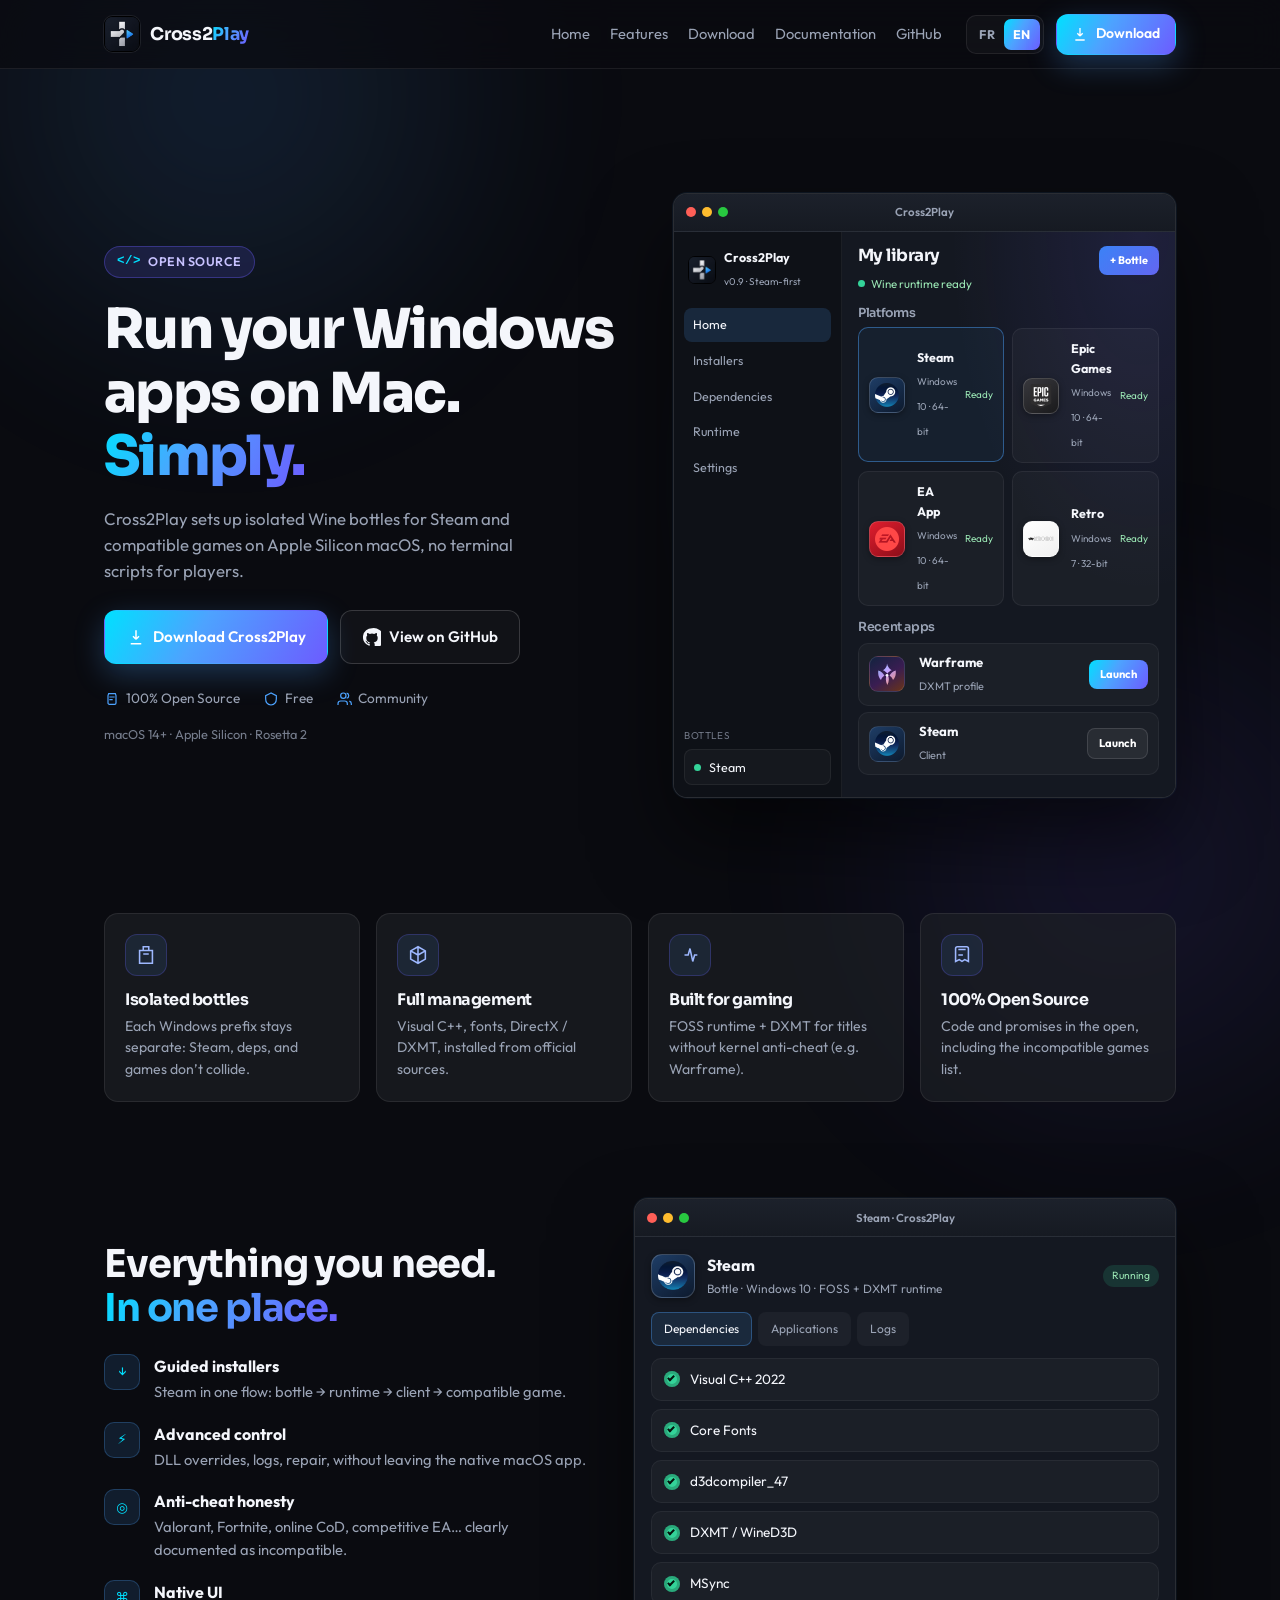
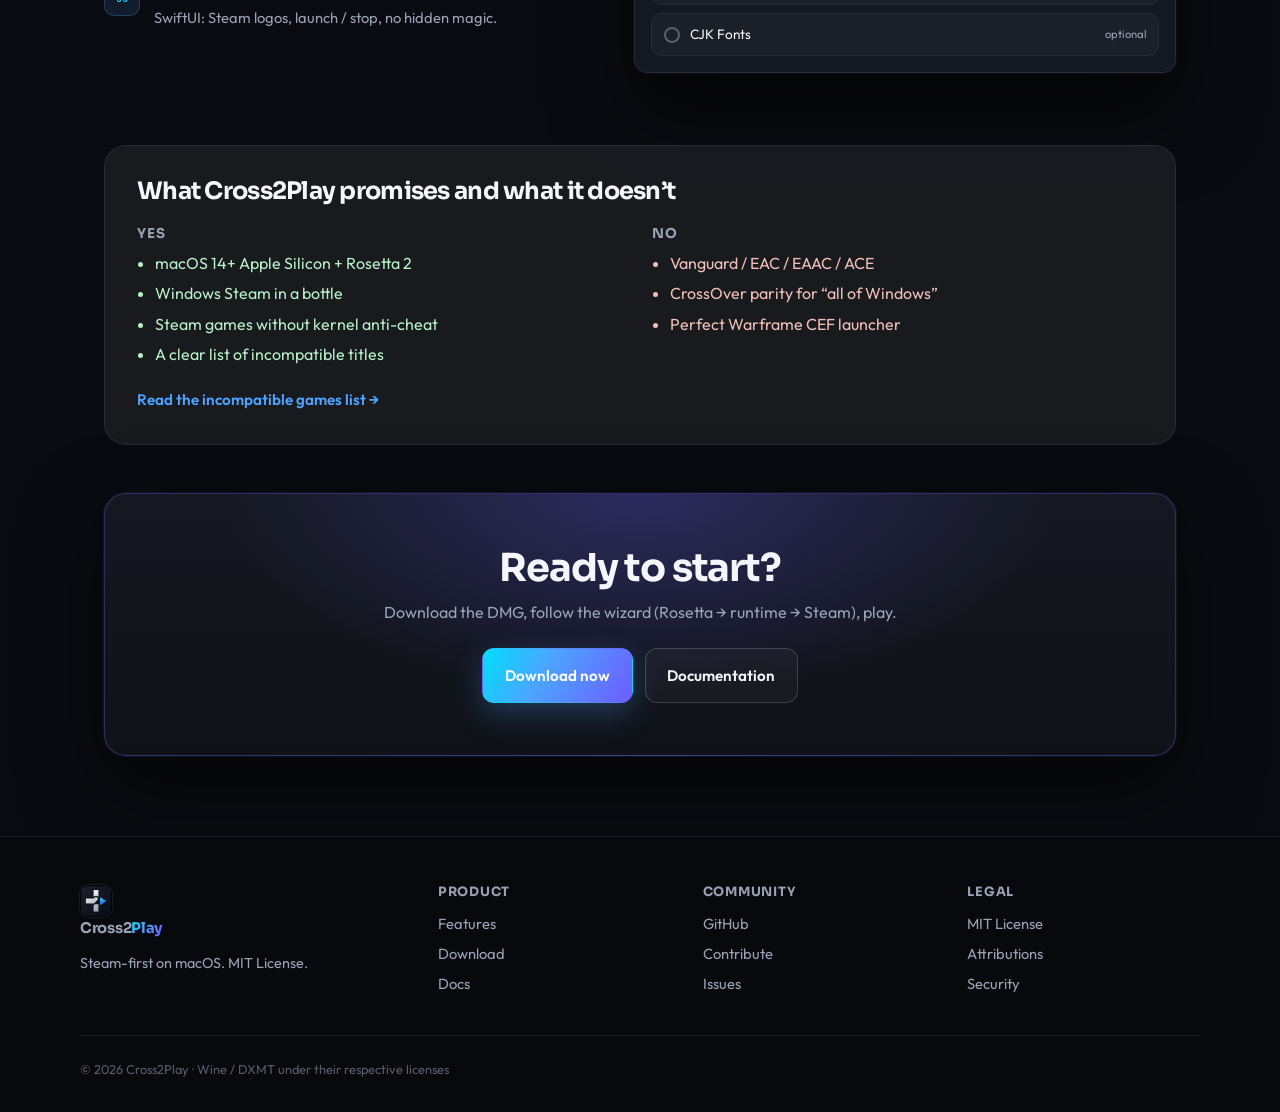
==== website/index.html @ 46a78b91 "feat(website): add living marketing UI without fake screenshots Replace empty image placeholders wit" ====
<!doctype html>
<html lang="fr">
  <head>
    <meta charset="UTF-8" />
    <meta name="viewport" content="width=device-width, initial-scale=1" />
    <meta
      name="description"
      content="Cross2Play lance Steam et vos jeux Windows compatibles sur macOS Apple Silicon. Open source, bottles isolées, runtime Wine autonome."
    />
    <title>Cross2Play : Windows sur Mac, simplement</title>
    <link rel="icon" href="assets/logo.jpg" type="image/jpeg" />
    <link rel="preconnect" href="https://fonts.googleapis.com" />
    <link rel="preconnect" href="https://fonts.gstatic.com" crossorigin />
    <link
      href="https://fonts.googleapis.com/css2?family=Outfit:wght@400;500;600;700;800&family=Sora:wght@500;600;700;800&display=swap"
      rel="stylesheet"
    />
    <link rel="stylesheet" href="css/styles.css" />
  </head>
  <body>
    <div class="bg-glow bg-glow--tl" aria-hidden="true"></div>
    <div class="bg-glow bg-glow--br" aria-hidden="true"></div>

    <header class="nav" id="top">
      <div class="nav__inner">
        <a class="brand" href="#top">
          <img
            src="assets/logo.jpg"
            alt=""
            width="36"
            height="36"
            class="brand__mark"
          />
          <span class="brand__text">Cross2<span>Play</span></span>
        </a>
        <nav
          class="nav__links"
          data-i18n-attr="aria-label"
          data-i18n="nav.primary"
        >
          <a href="#top" data-i18n="nav.home">Accueil</a>
          <a href="#features" data-i18n="nav.features">Fonctionnalités</a>
          <a href="#download" data-i18n="nav.download">Téléchargement</a>
          <a
            href="https://github.com/cross2play/Cross2play/blob/main/README.md"
            rel="noopener"
            target="_blank"
            data-i18n="nav.docs"
            >Documentation</a
          >
          <a
            href="https://github.com/cross2play/Cross2play"
            rel="noopener"
            target="_blank"
            data-i18n="nav.github"
            >GitHub</a
          >
        </nav>
        <div class="nav__actions">
          <div
            class="lang-switch"
            role="group"
            data-i18n-attr="aria-label"
            data-i18n="lang.label"
          >
            <button
              type="button"
              class="lang-switch__btn"
              data-lang-btn="fr"
              aria-pressed="true"
            >
              FR
            </button>
            <button
              type="button"
              class="lang-switch__btn"
              data-lang-btn="en"
              aria-pressed="false"
            >
              EN
            </button>
          </div>
          <a class="btn btn--primary btn--sm" href="#download">
            <svg
              width="16"
              height="16"
              viewBox="0 0 24 24"
              fill="none"
              stroke="currentColor"
              stroke-width="2"
              aria-hidden="true"
            >
              <path d="M12 3v12m0 0 4-4m-4 4-4-4M5 21h14" />
            </svg>
            <span data-i18n="nav.download_btn">Télécharger</span>
          </a>
          <button
            class="nav__burger"
            type="button"
            data-i18n-attr="aria-label"
            data-i18n="nav.menu"
            aria-expanded="false"
            data-nav-toggle
          >
            <span></span><span></span><span></span>
          </button>
        </div>
      </div>
      <div class="nav__mobile" data-nav-mobile hidden>
        <a href="#top" data-i18n="nav.home">Accueil</a>
        <a href="#features" data-i18n="nav.features">Fonctionnalités</a>
        <a href="#download" data-i18n="nav.download">Téléchargement</a>
        <a
          href="https://github.com/cross2play/Cross2play/blob/main/README.md"
          rel="noopener"
          target="_blank"
          data-i18n="nav.docs"
          >Documentation</a
        >
        <a
          href="https://github.com/cross2play/Cross2play"
          rel="noopener"
          target="_blank"
          data-i18n="nav.github"
          >GitHub</a
        >
        <div class="lang-switch lang-switch--mobile" role="group">
          <button type="button" class="lang-switch__btn" data-lang-btn="fr">
            FR
          </button>
          <button type="button" class="lang-switch__btn" data-lang-btn="en">
            EN
          </button>
        </div>
      </div>
    </header>

    <main>
      <section class="hero">
        <div class="hero__content reveal">
          <p class="eyebrow">
            <span class="eyebrow__code">&lt;/&gt;</span>
            <span data-i18n="hero.eyebrow">Open Source</span>
          </p>
          <h1>
            <span data-i18n="hero.title_1"
              >Lancez vos applications Windows sur Mac.</span
            >
            <span class="gradient-text" data-i18n="hero.title_2"
              >Simplement.</span
            >
          </h1>
          <p class="hero__lead" data-i18n="hero.lead">
            Cross2Play prépare des bottles Wine isolées pour Steam et les jeux
            compatibles sur macOS Apple Silicon, sans scripts terminal pour le
            joueur.
          </p>
          <div class="hero__cta">
            <a class="btn btn--primary btn--lg" href="#download">
              <svg
                width="18"
                height="18"
                viewBox="0 0 24 24"
                fill="none"
                stroke="currentColor"
                stroke-width="2"
                aria-hidden="true"
              >
                <path d="M12 3v12m0 0 4-4m-4 4-4-4M5 21h14" />
              </svg>
              <span data-i18n="hero.cta_download">Télécharger Cross2Play</span>
            </a>
            <a
              class="btn btn--ghost btn--lg"
              href="https://github.com/cross2play/Cross2play"
              rel="noopener"
              target="_blank"
            >
              <svg
                width="18"
                height="18"
                viewBox="0 0 24 24"
                fill="currentColor"
                aria-hidden="true"
              >
                <path
                  d="M12 .3a12 12 0 0 0-3.8 23.4c.6.1.8-.3.8-.6v-2.1c-3.3.7-4-1.6-4-1.6-.5-1.3-1.3-1.7-1.3-1.7-1-.7.1-.7.1-.7 1.1.1 1.7 1.2 1.7 1.2 1 .1.7 1.6 2.6 2.1.8-.7 1.5-1 1.8-1.2-2.7-.3-5.5-1.3-5.5-6a4.7 4.7 0 0 1 1.2-3.2 4.3 4.3 0 0 1 .1-3.2s1-.3 3.3 1.2a11.3 11.3 0 0 1 6 0c2.3-1.5 3.3-1.2 3.3-1.2a4.3 4.3 0 0 1 .1 3.2 4.7 4.7 0 0 1 1.2 3.2c0 4.7-2.8 5.7-5.5 6 .5.4 1.5 1.4 1.5 2.9v4.3c0 .3.2.7.8.6A12 12 0 0 0 12 .3Z"
                />
              </svg>
              <span data-i18n="hero.cta_github">Voir sur GitHub</span>
            </a>
          </div>
          <ul class="trust">
            <li>
              <svg
                viewBox="0 0 24 24"
                fill="none"
                stroke="currentColor"
                stroke-width="1.8"
                aria-hidden="true"
              >
                <path
                  d="M8 9h8M8 13h5M7 4h10l1 3v11a2 2 0 0 1-2 2H8a2 2 0 0 1-2-2V7l1-3Z"
                />
              </svg>
              <span data-i18n="hero.trust_oss">100% Open Source</span>
            </li>
            <li>
              <svg
                viewBox="0 0 24 24"
                fill="none"
                stroke="currentColor"
                stroke-width="1.8"
                aria-hidden="true"
              >
                <path d="M12 3 4 7v5c0 5 3.5 8.5 8 9 4.5-.5 8-4 8-9V7l-8-4Z" />
              </svg>
              <span data-i18n="hero.trust_free">Gratuit</span>
            </li>
            <li>
              <svg
                viewBox="0 0 24 24"
                fill="none"
                stroke="currentColor"
                stroke-width="1.8"
                aria-hidden="true"
              >
                <path
                  d="M17 21v-2a4 4 0 0 0-4-4H7a4 4 0 0 0-4 4v2M11 11a4 4 0 1 0 0-8 4 4 0 0 0 0 8ZM23 21v-2a4 4 0 0 0-3-3.9M16 3.1a4 4 0 0 1 0 7.8"
                />
              </svg>
              <span data-i18n="hero.trust_community">Communauté</span>
            </li>
          </ul>
          <p class="hero__meta" data-i18n="hero.meta">
            macOS 14+ · Apple Silicon · Rosetta 2
          </p>
        </div>

        <div class="hero__visual reveal reveal--delay">
          <div class="mac-stage" aria-hidden="true">
            <div class="mac-window mac-window--hero" data-live-demo="hero">
              <div class="mac-titlebar">
                <div class="mac-dots">
                  <span></span><span></span><span></span>
                </div>
                <div class="mac-title">Cross2Play</div>
              </div>
              <div class="mac-body">
                <aside class="mac-side">
                  <div class="mac-brand">
                    <img
                      src="assets/app-icon.png"
                      alt=""
                      width="28"
                      height="28"
                    />
                    <div>
                      <strong>Cross2Play</strong>
                      <small>v0.9 · Steam-first</small>
                    </div>
                  </div>
                  <nav data-demo-nav>
                    <button
                      type="button"
                      class="mac-nav is-active"
                      data-nav="home"
                      data-i18n="mock.home"
                    >
                      Accueil
                    </button>
                    <button
                      type="button"
                      class="mac-nav"
                      data-nav="installers"
                      data-i18n="mock.installers"
                    >
                      Installateurs
                    </button>
                    <button
                      type="button"
                      class="mac-nav"
                      data-nav="deps"
                      data-i18n="mock.deps"
                    >
                      Dépendances
                    </button>
                    <button
                      type="button"
                      class="mac-nav"
                      data-nav="runtime"
                      data-i18n="mock.runtime"
                    >
                      Runtime
                    </button>
                    <button
                      type="button"
                      class="mac-nav"
                      data-nav="settings"
                      data-i18n="mock.settings"
                    >
                      Réglages
                    </button>
                  </nav>
                  <div class="mac-bottles">
                    <span class="mac-bottles__label">BOTTLES</span>
                    <button type="button" class="mac-bottle is-on">
                      <span class="pulse"></span>
                      Steam
                    </button>
                  </div>
                </aside>
                <div class="mac-main">
                  <header class="mac-main__head">
                    <div>
                      <h3 data-i18n="mock.library">Ma bibliothèque</h3>
                      <p class="mac-status">
                        <span class="dot-live"></span>
                        <span data-i18n="mock.runtime_ready"
                          >Runtime Wine prêt</span
                        >
                      </p>
                    </div>
                    <button
                      type="button"
                      class="mac-add"
                      data-i18n="mock.new_bottle"
                    >
                      + Bottle
                    </button>
                  </header>

                  <h4 class="mac-section" data-i18n="mock.platforms">
                    Plateformes
                  </h4>
                  <div class="mac-platforms">
                    <article class="plat-card is-hot" data-plat="steam">
                      <div class="plat-logo plat-logo--steam">
                        <img src="assets/logos/steam.png" alt="" />
                      </div>
                      <div>
                        <strong>Steam</strong>
                        <small>Windows 10 · 64-bit</small>
                      </div>
                      <em class="plat-ready" data-i18n="mock.ready">Prêt</em>
                    </article>
                    <article class="plat-card" data-plat="epic">
                      <div class="plat-logo plat-logo--epic">
                        <img src="assets/logos/epic.png" alt="" />
                      </div>
                      <div>
                        <strong>Epic Games</strong>
                        <small>Windows 10 · 64-bit</small>
                      </div>
                      <em class="plat-ready" data-i18n="mock.ready">Prêt</em>
                    </article>
                    <article class="plat-card" data-plat="ea">
                      <div class="plat-logo plat-logo--ea">
                        <img src="assets/logos/ea.png" alt="" />
                      </div>
                      <div>
                        <strong>EA App</strong>
                        <small>Windows 10 · 64-bit</small>
                      </div>
                      <em class="plat-ready" data-i18n="mock.ready">Prêt</em>
                    </article>
                    <article class="plat-card" data-plat="retro">
                      <div class="plat-logo plat-logo--retro">
                        <img src="assets/logos/retro.png" alt="" />
                      </div>
                      <div>
                        <strong data-i18n="mock.retro">Rétro</strong>
                        <small>Windows 7 · 32-bit</small>
                      </div>
                      <em class="plat-ready" data-i18n="mock.ready">Prêt</em>
                    </article>
                  </div>

                  <div class="mac-recent">
                    <h4 data-i18n="mock.recent">Applications récentes</h4>
                    <div class="mac-row" data-demo-row="warframe">
                      <div class="game-ico game-ico--wf" aria-hidden="true">
                        <img src="assets/logos/warframe.svg" alt="" />
                      </div>
                      <div class="mac-row__meta">
                        <strong>Warframe</strong>
                        <span data-i18n="mock.profile_dxmt">Profil DXMT</span>
                      </div>
                      <div class="mac-row__actions">
                        <div class="mac-progress" data-demo-progress hidden>
                          <i></i>
                        </div>
                        <button
                          type="button"
                          class="mac-launch"
                          data-demo-launch
                          data-i18n="mock.launch"
                        >
                          Lancer
                        </button>
                      </div>
                    </div>
                    <div class="mac-row">
                      <div class="game-ico game-ico--steam" aria-hidden="true">
                        <img src="assets/logos/steam.png" alt="" />
                      </div>
                      <div class="mac-row__meta">
                        <strong>Steam</strong>
                        <span data-i18n="mock.client">Client</span>
                      </div>
                      <button
                        type="button"
                        class="mac-launch mac-launch--ghost"
                        data-i18n="mock.launch"
                      >
                        Lancer
                      </button>
                    </div>
                  </div>
                </div>
              </div>
              <div class="demo-toast" data-demo-toast hidden>
                <span class="demo-toast__ico"
                  ><img src="assets/logos/warframe.svg" alt=""
                /></span>
                <div>
                  <strong data-i18n="mock.toast_title">Warframe</strong>
                  <small data-i18n="mock.toast_body"
                    >Lancement via Wine + DXMT…</small
                  >
                </div>
              </div>
              <div class="demo-cursor" data-demo-cursor></div>
            </div>
          </div>
        </div>
      </section>

      <section class="strip reveal" id="features">
        <article>
          <div class="icon-wrap">
            <svg
              viewBox="0 0 24 24"
              fill="none"
              stroke="currentColor"
              stroke-width="1.7"
            >
              <path d="M9 3h6v4H9zM5 7h14v14H5zM9 11h6" />
            </svg>
          </div>
          <h3 data-i18n="feat.bottles.title">Bottles isolées</h3>
          <p data-i18n="feat.bottles.body">
            Chaque préfixe Windows est séparé : Steam, deps et jeux ne se
            mélangent pas.
          </p>
        </article>
        <article>
          <div class="icon-wrap">
            <svg
              viewBox="0 0 24 24"
              fill="none"
              stroke="currentColor"
              stroke-width="1.7"
            >
              <path
                d="M12 3 4 7.5v9L12 21l8-4.5v-9L12 3Zm0 0v18M4 7.5l8 4.5 8-4.5"
              />
            </svg>
          </div>
          <h3 data-i18n="feat.manage.title">Gestion complète</h3>
          <p data-i18n="feat.manage.body">
            Visual C++, fonts, DirectX / DXMT, installés depuis les sources
            officielles.
          </p>
        </article>
        <article>
          <div class="icon-wrap">
            <svg
              viewBox="0 0 24 24"
              fill="none"
              stroke="currentColor"
              stroke-width="1.7"
            >
              <path d="M6 12h4l2-7 3 14 2-7h3" />
            </svg>
          </div>
          <h3 data-i18n="feat.game.title">Optimisé pour le jeu</h3>
          <p data-i18n="feat.game.body">
            Runtime FOSS + DXMT pour les titres sans anti-triche noyau (ex.
            Warframe).
          </p>
        </article>
        <article>
          <div class="icon-wrap">
            <svg
              viewBox="0 0 24 24"
              fill="none"
              stroke="currentColor"
              stroke-width="1.7"
            >
              <path
                d="M8 6h8M8 12h5M7 3h10a2 2 0 0 1 2 2v14l-4-2-3 2-3-2-4 2V5a2 2 0 0 1 2-2Z"
              />
            </svg>
          </div>
          <h3 data-i18n="feat.oss.title">100% Open Source</h3>
          <p data-i18n="feat.oss.body">
            Code et promesses à découvert, y compris la liste des jeux
            incompatibles.
          </p>
        </article>
      </section>

      <section class="detail">
        <div class="detail__copy reveal">
          <h2>
            <span data-i18n="detail.title_1"
              >Tout ce dont vous avez besoin.</span
            ><br />
            <span class="gradient-text" data-i18n="detail.title_2"
              >Au même endroit.</span
            >
          </h2>
          <ul class="checklist">
            <li>
              <span class="check-icon">↓</span>
              <div>
                <strong data-i18n="detail.i1.title"
                  >Installateurs guidés</strong
                >
                <p data-i18n="detail.i1.body">
                  Steam en un parcours : bottle → runtime → client → jeu
                  compatible.
                </p>
              </div>
            </li>
            <li>
              <span class="check-icon">⚡</span>
              <div>
                <strong data-i18n="detail.i2.title">Contrôle avancé</strong>
                <p data-i18n="detail.i2.body">
                  Overrides DLL, logs, réparation, sans quitter l’app native
                  macOS.
                </p>
              </div>
            </li>
            <li>
              <span class="check-icon">◎</span>
              <div>
                <strong data-i18n="detail.i3.title"
                  >Honnêteté anti-triche</strong
                >
                <p data-i18n="detail.i3.body">
                  Valorant, Fortnite, CoD online, EA compétitif… clairement
                  documentés comme incompatibles.
                </p>
              </div>
            </li>
            <li>
              <span class="check-icon">⌘</span>
              <div>
                <strong data-i18n="detail.i4.title">UI native</strong>
                <p data-i18n="detail.i4.body">
                  SwiftUI : logos Steam, lancer / arrêter, pas de magie cachée.
                </p>
              </div>
            </li>
          </ul>
        </div>
        <div class="detail__live reveal reveal--delay" aria-hidden="true">
          <div class="mac-window mac-window--detail" data-live-demo="detail">
            <div class="mac-titlebar">
              <div class="mac-dots">
                <span></span><span></span><span></span>
              </div>
              <div class="mac-title">Steam · Cross2Play</div>
            </div>
            <div class="mac-detail">
              <header class="mac-detail__head">
                <div class="plat-logo plat-logo--steam plat-logo--lg">
                  <img src="assets/logos/steam.png" alt="" />
                </div>
                <div>
                  <strong>Steam</strong>
                  <p data-i18n="mock.bottle_meta">
                    Bottle · Windows 10 · Runtime FOSS + DXMT
                  </p>
                </div>
                <span class="pill pill--green" data-i18n="mock.running"
                  >En cours</span
                >
              </header>
              <div class="mac-tabs" role="tablist">
                <button
                  type="button"
                  class="is-active"
                  data-tab="deps"
                  data-i18n="mock.tab_deps"
                >
                  Dépendances
                </button>
                <button type="button" data-tab="apps" data-i18n="mock.tab_apps">
                  Applications
                </button>
                <button type="button" data-tab="logs" data-i18n="mock.tab_logs">
                  Logs
                </button>
              </div>
              <div class="mac-panel is-active" data-panel="deps">
                <ul class="dep-list">
                  <li class="is-on"><span></span>Visual C++ 2022</li>
                  <li class="is-on"><span></span>Core Fonts</li>
                  <li class="is-on"><span></span>d3dcompiler_47</li>
                  <li class="is-on"><span></span>DXMT / WineD3D</li>
                  <li class="is-on"><span></span>MSync</li>
                  <li class="is-pending">
                    <span></span>CJK Fonts
                    <em data-i18n="mock.optional">optionnel</em>
                  </li>
                </ul>
              </div>
              <div class="mac-panel" data-panel="apps">
                <div class="mac-row compact">
                  <div class="game-ico game-ico--wf">
                    <img src="assets/logos/warframe.svg" alt="" />
                  </div>
                  <div class="mac-row__meta">
                    <strong>Warframe</strong>
                    <span>230410 · DXMT</span>
                  </div>
                  <button
                    type="button"
                    class="mac-launch is-stop"
                    data-i18n="mock.stop"
                  >
                    Arrêter
                  </button>
                </div>
                <div class="mac-row compact">
                  <div class="game-ico game-ico--steam">
                    <img src="assets/logos/steam.png" alt="" />
                  </div>
                  <div class="mac-row__meta">
                    <strong>Steam</strong>
                    <span data-i18n="mock.client">Client</span>
                  </div>
                  <button
                    type="button"
                    class="mac-launch"
                    data-i18n="mock.launch"
                  >
                    Lancer
                  </button>
                </div>
              </div>
              <div class="mac-panel" data-panel="logs">
                <pre class="mac-log" data-live-log><code></code></pre>
              </div>
            </div>
          </div>
        </div>
      </section>

      <section class="honesty reveal">
        <div class="honesty__inner">
          <h2 data-i18n="honesty.title">
            Ce que Cross2Play promet et ne promet pas
          </h2>
          <div class="honesty__grid">
            <div>
              <h3 data-i18n="honesty.yes">Oui</h3>
              <ul>
                <li data-i18n="honesty.y1">
                  macOS 14+ Apple Silicon + Rosetta 2
                </li>
                <li data-i18n="honesty.y2">Steam Windows dans une bottle</li>
                <li data-i18n="honesty.y3">
                  Jeux Steam sans anti-triche noyau
                </li>
                <li data-i18n="honesty.y4">
                  Liste claire des titres incompatibles
                </li>
              </ul>
            </div>
            <div>
              <h3 data-i18n="honesty.no">Non</h3>
              <ul>
                <li data-i18n="honesty.n1">Vanguard / EAC / EAAC / ACE</li>
                <li data-i18n="honesty.n2">
                  Parité CrossOver sur « tous les Windows »
                </li>
                <li data-i18n="honesty.n3">Launcher Warframe CEF parfait</li>
              </ul>
            </div>
          </div>
          <a
            class="text-link"
            href="https://github.com/cross2play/Cross2play/blob/main/docs/JEUX-INCOMPATIBLES.md"
            rel="noopener"
            target="_blank"
            data-i18n="honesty.link"
            >Lire la liste des jeux incompatibles →</a
          >
        </div>
      </section>

      <section class="cta reveal" id="download">
        <div class="cta__panel">
          <h2 data-i18n="cta.title">Prêt à commencer ?</h2>
          <p data-i18n="cta.body">
            Téléchargez le DMG, suivez l’assistant (Rosetta → runtime → Steam),
            jouez.
          </p>
          <div class="cta__actions">
            <a
              class="btn btn--primary btn--lg"
              href="https://github.com/cross2play/Cross2play/releases"
              rel="noopener"
              target="_blank"
              data-i18n="cta.download"
              >Télécharger maintenant</a
            >
            <a
              class="btn btn--ghost btn--lg"
              href="https://github.com/cross2play/Cross2play/blob/main/README.md"
              rel="noopener"
              target="_blank"
              data-i18n="cta.docs"
              >Documentation</a
            >
          </div>
        </div>
      </section>
    </main>

    <footer class="footer">
      <div class="footer__grid">
        <div>
          <a class="brand brand--footer" href="#top">
            <img
              src="assets/logo.jpg"
              alt=""
              width="32"
              height="32"
              class="brand__mark"
            />
            <span class="brand__text">Cross2<span>Play</span></span>
          </a>
          <p class="footer__tag" data-i18n="footer.tag">
            Steam-first sur macOS. Licence MIT.
          </p>
        </div>
        <div>
          <h4 data-i18n="footer.product">Produit</h4>
          <a href="#features" data-i18n="footer.features">Fonctionnalités</a>
          <a href="#download" data-i18n="footer.download">Téléchargement</a>
          <a
            href="https://github.com/cross2play/Cross2play/blob/main/README.md"
            rel="noopener"
            target="_blank"
            data-i18n="footer.docs"
            >Docs</a
          >
        </div>
        <div>
          <h4 data-i18n="footer.community">Communauté</h4>
          <a
            href="https://github.com/cross2play/Cross2play"
            rel="noopener"
            target="_blank"
            >GitHub</a
          >
          <a
            href="https://github.com/cross2play/Cross2play/blob/main/CONTRIBUTING.md"
            rel="noopener"
            target="_blank"
            data-i18n="footer.contribute"
            >Contribuer</a
          >
          <a
            href="https://github.com/cross2play/Cross2play/issues"
            rel="noopener"
            target="_blank"
            data-i18n="footer.issues"
            >Issues</a
          >
        </div>
        <div>
          <h4 data-i18n="footer.legal">Légal</h4>
          <a
            href="https://github.com/cross2play/Cross2play/blob/main/LICENSE"
            rel="noopener"
            target="_blank"
            data-i18n="footer.license"
            >Licence MIT</a
          >
          <a
            href="https://github.com/cross2play/Cross2play/blob/main/NOTICE"
            rel="noopener"
            target="_blank"
            data-i18n="footer.notice"
            >Attributions</a
          >
          <a
            href="https://github.com/cross2play/Cross2play/blob/main/SECURITY.md"
            rel="noopener"
            target="_blank"
            data-i18n="footer.security"
            >Sécurité</a
          >
        </div>
      </div>
      <p class="footer__copy" data-i18n="footer.copy">
        © 2026 Cross2Play · Wine / DXMT sous leurs licences respectives
      </p>
    </footer>

    <script src="js/i18n.js"></script>
    <script src="js/main.js"></script>
  </body>
</html>
---- website/css/styles.css ----
:root {
  --bg: #0a0b10;
  --bg-elevated: #121418;
  --surface: #1e2126;
  --surface-2: #252932;
  --border: rgba(255, 255, 255, 0.08);
  --text: #f4f6fb;
  --muted: #9aa3b5;
  --purple: #6c5cff;
  --blue: #4da3ff;
  --cyan: #00e0ff;
  --accent: #3b82f6;
  --grad: linear-gradient(120deg, #00e0ff 0%, #4da3ff 42%, #6c5cff 100%);
  --grad-soft: linear-gradient(135deg, rgba(77, 163, 255, 0.35), rgba(108, 92, 255, 0.25));
  --radius: 14px;
  --radius-lg: 22px;
  --shadow: 0 30px 80px rgba(0, 0, 0, 0.55);
  --font: "Outfit", system-ui, sans-serif;
  --display: "Sora", "Outfit", system-ui, sans-serif;
  --max: 1120px;
}

*,
*::before,
*::after {
  box-sizing: border-box;
}

html {
  scroll-behavior: smooth;
}

body {
  margin: 0;
  font-family: var(--font);
  color: var(--text);
  background: var(--bg);
  line-height: 1.55;
  overflow-x: hidden;
  -webkit-font-smoothing: antialiased;
}

img {
  max-width: 100%;
  display: block;
}

a {
  color: inherit;
  text-decoration: none;
}

h1, h2, h3, h4 {
  font-family: var(--display);
  line-height: 1.15;
  letter-spacing: -0.03em;
  margin: 0;
}

p {
  margin: 0;
}

/* Ambient glows */
.bg-glow {
  position: fixed;
  width: 55vw;
  height: 55vw;
  border-radius: 50%;
  pointer-events: none;
  z-index: 0;
  filter: blur(80px);
  opacity: 0.45;
}
.bg-glow--tl {
  top: -20vw;
  left: -10vw;
  background: radial-gradient(circle, rgba(77, 163, 255, 0.35), transparent 70%);
}
.bg-glow--br {
  bottom: -25vw;
  right: -15vw;
  background: radial-gradient(circle, rgba(108, 92, 255, 0.3), transparent 70%);
}

.gradient-text {
  background: var(--grad);
  -webkit-background-clip: text;
  background-clip: text;
  color: transparent;
}

/* NAV */
.nav {
  position: sticky;
  top: 0;
  z-index: 50;
  backdrop-filter: blur(16px);
  background: rgba(10, 11, 16, 0.72);
  border-bottom: 1px solid var(--border);
}

.nav__inner {
  max-width: var(--max);
  margin: 0 auto;
  padding: 0.85rem 1.5rem;
  display: flex;
  align-items: center;
  gap: 1.5rem;
}

.brand {
  display: inline-flex;
  align-items: center;
  gap: 0.65rem;
  font-family: var(--display);
  font-weight: 700;
  font-size: 1.1rem;
  letter-spacing: -0.02em;
  flex-shrink: 0;
}

.brand__mark {
  border-radius: 9px;
  box-shadow: 0 0 0 1px rgba(255, 255, 255, 0.08);
}

.brand__text span {
  background: var(--grad);
  -webkit-background-clip: text;
  background-clip: text;
  color: transparent;
}

.nav__links {
  display: flex;
  gap: 1.25rem;
  margin-left: auto;
  font-size: 0.92rem;
  color: var(--muted);
}

.nav__links a:hover {
  color: var(--text);
}

.nav__actions {
  display: flex;
  align-items: center;
  gap: 0.75rem;
}

.lang-switch {
  display: inline-flex;
  padding: 3px;
  border-radius: 10px;
  border: 1px solid var(--border);
  background: rgba(255, 255, 255, 0.03);
}

.lang-switch__btn {
  border: none;
  background: transparent;
  color: var(--muted);
  font: inherit;
  font-size: 0.78rem;
  font-weight: 700;
  letter-spacing: 0.04em;
  padding: 0.35rem 0.55rem;
  border-radius: 7px;
  cursor: pointer;
}

.lang-switch__btn.is-active {
  color: #fff;
  background: var(--grad);
}

.lang-switch--mobile {
  margin-top: 0.5rem;
  width: fit-content;
}

.nav__burger {
  display: none;
  width: 42px;
  height: 42px;
  border-radius: 10px;
  border: 1px solid var(--border);
  background: var(--surface);
  flex-direction: column;
  justify-content: center;
  align-items: center;
  gap: 5px;
  cursor: pointer;
}

.nav__burger span {
  width: 16px;
  height: 2px;
  background: var(--text);
  border-radius: 2px;
}

.nav__mobile {
  display: flex;
  flex-direction: column;
  padding: 0.5rem 1.5rem 1rem;
  gap: 0.75rem;
  border-top: 1px solid var(--border);
  background: rgba(10, 11, 16, 0.95);
}

.nav__mobile[hidden] {
  display: none !important;
}

/* Buttons */
.btn {
  display: inline-flex;
  align-items: center;
  justify-content: center;
  gap: 0.5rem;
  border-radius: 12px;
  font-weight: 600;
  font-size: 0.95rem;
  border: 1px solid transparent;
  transition: transform 0.2s ease, box-shadow 0.2s ease, background 0.2s ease;
  cursor: pointer;
}

.btn--sm {
  padding: 0.55rem 0.95rem;
  font-size: 0.875rem;
}

.btn--lg {
  padding: 0.9rem 1.35rem;
}

.btn--primary {
  color: #fff;
  background: var(--grad);
  box-shadow: 0 10px 30px rgba(77, 163, 255, 0.28);
}

.btn--primary:hover {
  transform: translateY(-1px);
  box-shadow: 0 14px 36px rgba(108, 92, 255, 0.35);
}

.btn--ghost {
  color: var(--text);
  background: rgba(255, 255, 255, 0.03);
  border-color: rgba(255, 255, 255, 0.16);
}

.btn--ghost:hover {
  background: rgba(255, 255, 255, 0.07);
}

/* HERO */
.hero {
  position: relative;
  z-index: 1;
  max-width: var(--max);
  margin: 0 auto;
  padding: 4.5rem 1.5rem 3rem;
  display: grid;
  grid-template-columns: 1.05fr 0.95fr;
  gap: 2.5rem;
  align-items: center;
  min-height: calc(100vh - 72px);
}

.eyebrow {
  display: inline-flex;
  align-items: center;
  gap: 0.45rem;
  padding: 0.35rem 0.75rem;
  border-radius: 999px;
  background: rgba(108, 92, 255, 0.15);
  border: 1px solid rgba(108, 92, 255, 0.35);
  color: #c8c2ff;
  font-size: 0.78rem;
  font-weight: 600;
  letter-spacing: 0.04em;
  text-transform: uppercase;
  margin-bottom: 1.25rem;
}

.eyebrow__code {
  color: var(--cyan);
  font-family: ui-monospace, monospace;
}

.hero h1 {
  font-size: clamp(2.35rem, 4.5vw, 3.45rem);
  font-weight: 800;
  max-width: 14ch;
  margin-bottom: 1.1rem;
}

.hero__lead {
  color: var(--muted);
  font-size: 1.05rem;
  max-width: 38ch;
  margin-bottom: 1.6rem;
}

.hero__cta {
  display: flex;
  flex-wrap: wrap;
  gap: 0.75rem;
  margin-bottom: 1.5rem;
}

.trust {
  list-style: none;
  padding: 0;
  margin: 0 0 1rem;
  display: flex;
  flex-wrap: wrap;
  gap: 1rem 1.4rem;
  color: var(--muted);
  font-size: 0.85rem;
}

.trust li {
  display: inline-flex;
  align-items: center;
  gap: 0.4rem;
}

.trust svg {
  width: 16px;
  height: 16px;
  color: var(--blue);
}

.hero__meta {
  color: rgba(154, 163, 181, 0.75);
  font-size: 0.8rem;
}

.hero__visual {
  position: relative;
  display: flex;
  justify-content: center;
  align-items: center;
}

.mac-stage {
  position: relative;
  width: min(100%, 560px);
  z-index: 1;
}

.mac-stage::before {
  content: "";
  position: absolute;
  inset: 6% -4% -8%;
  background: radial-gradient(ellipse at 50% 40%, rgba(77, 163, 255, 0.35), transparent 65%);
  filter: blur(28px);
  z-index: 0;
  animation: pulse 7s ease-in-out infinite;
}

@keyframes pulse {
  0%, 100% { opacity: 0.55; transform: scale(1); }
  50% { opacity: 0.9; transform: scale(1.04); }
}

@keyframes float {
  0%, 100% { transform: translateY(0); }
  50% { transform: translateY(-8px); }
}

@keyframes blink {
  0%, 100% { opacity: 1; }
  50% { opacity: 0.35; }
}

@keyframes depReveal {
  from { opacity: 0; transform: translateX(-6px); }
  to { opacity: 1; transform: none; }
}

@keyframes cursorPath {
  0%, 8% { opacity: 0; transform: translate(42%, 18%); }
  18% { opacity: 1; transform: translate(58%, 62%); }
  28% { transform: translate(72%, 78%) scale(0.92); }
  34% { transform: translate(72%, 78%) scale(1); }
  55% { opacity: 1; transform: translate(40%, 40%); }
  70%, 100% { opacity: 0; transform: translate(20%, 20%); }
}

.mac-window {
  position: relative;
  z-index: 1;
  background: #12151c;
  border: 1px solid rgba(255, 255, 255, 0.1);
  border-radius: 14px;
  overflow: hidden;
  box-shadow:
    0 40px 80px rgba(0, 0, 0, 0.55),
    0 0 0 1px rgba(77, 163, 255, 0.08);
  animation: float 6.5s ease-in-out infinite;
}

.mac-window--hero {
  min-height: 420px;
}

.mac-titlebar {
  display: grid;
  grid-template-columns: 70px 1fr 70px;
  align-items: center;
  height: 38px;
  padding: 0 12px;
  background: linear-gradient(180deg, #1c212b, #161a22);
  border-bottom: 1px solid rgba(255, 255, 255, 0.06);
}

.mac-dots {
  display: flex;
  gap: 6px;
}

.mac-dots span {
  width: 10px;
  height: 10px;
  border-radius: 50%;
  background: #ff5f57;
}
.mac-dots span:nth-child(2) { background: #febc2e; }
.mac-dots span:nth-child(3) { background: #28c840; }

.mac-title {
  text-align: center;
  font-size: 0.72rem;
  color: var(--muted);
  font-weight: 600;
}

.mac-body {
  display: grid;
  grid-template-columns: 168px 1fr;
  min-height: 380px;
}

.mac-side {
  background: #0e1117;
  border-right: 1px solid rgba(255, 255, 255, 0.06);
  padding: 12px 10px;
  display: flex;
  flex-direction: column;
  gap: 12px;
}

.mac-brand {
  display: flex;
  gap: 8px;
  align-items: center;
  padding: 4px;
}

.mac-brand img {
  border-radius: 7px;
  width: 28px;
  height: 28px;
}

.mac-brand strong {
  display: block;
  font-size: 0.78rem;
}

.mac-brand small {
  color: var(--muted);
  font-size: 0.62rem;
}

.mac-side nav {
  display: grid;
  gap: 2px;
}

.mac-nav {
  border: none;
  background: transparent;
  color: var(--muted);
  text-align: left;
  font: inherit;
  font-size: 0.78rem;
  padding: 0.45rem 0.55rem;
  border-radius: 8px;
  cursor: default;
}

.mac-nav.is-active {
  background: rgba(77, 163, 255, 0.16);
  color: var(--text);
}

.mac-bottles {
  margin-top: auto;
  display: grid;
  gap: 6px;
}

.mac-bottles__label {
  font-size: 0.62rem;
  letter-spacing: 0.06em;
  color: rgba(154, 163, 181, 0.7);
}

.mac-bottle {
  border: 1px solid rgba(255, 255, 255, 0.06);
  background: rgba(255, 255, 255, 0.03);
  color: var(--text);
  border-radius: 8px;
  padding: 0.45rem 0.55rem;
  font: inherit;
  font-size: 0.78rem;
  display: flex;
  align-items: center;
  gap: 8px;
  text-align: left;
}

.mac-bottle .pulse {
  width: 7px;
  height: 7px;
  border-radius: 50%;
  background: #34d399;
  box-shadow: 0 0 0 0 rgba(52, 211, 153, 0.6);
  animation: blink 1.6s ease-in-out infinite;
}

.mac-main {
  padding: 14px 16px 16px;
  background:
    radial-gradient(ellipse at 90% 0%, rgba(108, 92, 255, 0.12), transparent 45%),
    #141821;
}

.mac-main__head {
  display: flex;
  justify-content: space-between;
  align-items: flex-start;
  gap: 12px;
  margin-bottom: 12px;
}

.mac-main__head h3 {
  font-size: 1.05rem;
  margin-bottom: 4px;
}

.mac-add {
  border: none;
  border-radius: 8px;
  padding: 0.4rem 0.7rem;
  font: inherit;
  font-size: 0.68rem;
  font-weight: 700;
  color: #fff;
  background: linear-gradient(135deg, #3b82f6, #6366f1);
  white-space: nowrap;
  cursor: default;
}

.mac-section {
  font-size: 0.78rem;
  color: var(--muted);
  margin: 0 0 8px;
  font-weight: 600;
}

.mac-status {
  display: inline-flex;
  align-items: center;
  gap: 6px;
  color: #9ae6b4;
  font-size: 0.72rem;
  margin: 0;
}

.dot-live {
  width: 7px;
  height: 7px;
  border-radius: 50%;
  background: #34d399;
  animation: blink 1.8s ease-in-out infinite;
}

.pill {
  font-size: 0.65rem;
  padding: 0.2rem 0.55rem;
  border-radius: 999px;
  background: rgba(77, 163, 255, 0.16);
  color: #9cc9ff;
  white-space: nowrap;
}

.pill--green {
  background: rgba(52, 211, 153, 0.15);
  color: #9ae6b4;
}

.mac-platforms {
  display: grid;
  grid-template-columns: 1fr 1fr;
  gap: 8px;
  margin-bottom: 14px;
}

.plat-card {
  display: grid;
  grid-template-columns: 40px 1fr auto;
  gap: 8px;
  align-items: center;
  padding: 10px;
  border-radius: 10px;
  background: rgba(255, 255, 255, 0.03);
  border: 1px solid rgba(255, 255, 255, 0.06);
  transition: border-color 0.25s ease, transform 0.25s ease, background 0.25s ease;
}

.plat-card.is-hot,
.plat-card:hover {
  border-color: rgba(77, 163, 255, 0.45);
  background: rgba(77, 163, 255, 0.06);
  transform: translateY(-1px);
}

.plat-logo {
  width: 36px;
  height: 36px;
  border-radius: 9px;
  display: grid;
  place-items: center;
  border: 1px solid rgba(255, 255, 255, 0.18);
  box-shadow: 0 2px 6px rgba(0, 0, 0, 0.35);
  overflow: hidden;
}

.plat-logo img {
  width: 70%;
  height: 70%;
  object-fit: contain;
}

.plat-logo--lg {
  width: 44px;
  height: 44px;
  border-radius: 11px;
}

.plat-logo--steam {
  background: linear-gradient(145deg, #1e3d66, #0d1a2e);
}

.plat-logo--epic {
  background: linear-gradient(145deg, #38383d, #1a1a1c);
}

.plat-logo--ea {
  background: linear-gradient(145deg, #e01e2e, #8c0d19);
}

.plat-logo--retro {
  background: linear-gradient(145deg, #fff, #f0f0f0);
}

.plat-logo--retro img {
  width: 78%;
  height: 78%;
}

.plat-card strong {
  display: block;
  font-size: 0.78rem;
}

.plat-card small {
  color: var(--muted);
  font-size: 0.62rem;
}

.plat-ready {
  font-style: normal;
  font-size: 0.62rem;
  color: #9ae6b4;
}

.mac-recent h4 {
  font-size: 0.78rem;
  color: var(--muted);
  margin-bottom: 8px;
  font-weight: 600;
}

.mac-row {
  display: grid;
  grid-template-columns: 40px 1fr auto;
  gap: 10px;
  align-items: center;
  padding: 8px 10px;
  border-radius: 10px;
  background: rgba(255, 255, 255, 0.03);
  border: 1px solid rgba(255, 255, 255, 0.05);
  margin-bottom: 6px;
  transition: border-color 0.3s ease, box-shadow 0.3s ease;
}

.mac-row.compact {
  margin-bottom: 8px;
}

.mac-row.is-launching {
  border-color: rgba(77, 163, 255, 0.45);
  box-shadow: 0 0 0 1px rgba(77, 163, 255, 0.15);
}

.mac-row__meta strong {
  display: block;
  font-size: 0.82rem;
}

.mac-row__meta span {
  color: var(--muted);
  font-size: 0.68rem;
}

.mac-row__actions {
  display: flex;
  align-items: center;
  gap: 8px;
}

.mac-progress {
  width: 48px;
  height: 4px;
  border-radius: 999px;
  background: rgba(255, 255, 255, 0.08);
  overflow: hidden;
}

.mac-progress[hidden] {
  display: none;
}

.mac-progress i {
  display: block;
  height: 100%;
  width: 0;
  border-radius: inherit;
  background: var(--grad);
  animation: loadBar 1.4s ease forwards;
}

@keyframes loadBar {
  to { width: 100%; }
}

.game-ico {
  width: 36px;
  height: 36px;
  border-radius: 9px;
  display: grid;
  place-items: center;
  font-weight: 800;
  font-size: 0.85rem;
  color: #fff;
  overflow: hidden;
  border: 1px solid rgba(255, 255, 255, 0.12);
}

.game-ico img {
  width: 72%;
  height: 72%;
  object-fit: contain;
}

.game-ico--wf {
  background: linear-gradient(145deg, #12233f, #3a1d52 55%, #6a3418);
}

.game-ico--wf img {
  width: 80%;
  height: 80%;
}

.game-ico--steam {
  background: linear-gradient(145deg, #1e3d66, #0d1a2e);
}

.mac-launch {
  border: none;
  border-radius: 8px;
  padding: 0.35rem 0.7rem;
  font: inherit;
  font-size: 0.7rem;
  font-weight: 700;
  color: #fff;
  background: var(--grad);
  cursor: default;
  transition: transform 0.15s ease, filter 0.15s ease;
}

.mac-launch.is-pressed,
.mac-launch:active {
  transform: scale(0.94);
  filter: brightness(1.1);
}

.mac-launch--ghost {
  background: rgba(255, 255, 255, 0.06);
  border: 1px solid rgba(255, 255, 255, 0.12);
}

.mac-launch.is-stop {
  background: rgba(248, 113, 113, 0.2);
  color: #fecaca;
  border: 1px solid rgba(248, 113, 113, 0.35);
}

.demo-toast {
  position: absolute;
  right: 14px;
  bottom: 14px;
  z-index: 6;
  display: flex;
  align-items: center;
  gap: 10px;
  min-width: 200px;
  padding: 10px 12px;
  border-radius: 12px;
  background: rgba(18, 22, 30, 0.92);
  border: 1px solid rgba(255, 255, 255, 0.12);
  box-shadow: 0 12px 32px rgba(0, 0, 0, 0.45);
  backdrop-filter: blur(12px);
  animation: toastIn 0.35s ease;
}

.demo-toast[hidden] {
  display: none;
}

.demo-toast__ico {
  width: 28px;
  height: 28px;
  border-radius: 7px;
  background: linear-gradient(145deg, #12233f, #3a1d52);
  display: grid;
  place-items: center;
}

.demo-toast__ico img {
  width: 70%;
  height: 70%;
}

.demo-toast strong {
  display: block;
  font-size: 0.75rem;
}

.demo-toast small {
  color: var(--muted);
  font-size: 0.65rem;
}

@keyframes toastIn {
  from { opacity: 0; transform: translateY(10px); }
  to { opacity: 1; transform: none; }
}

.demo-cursor {
  position: absolute;
  width: 18px;
  height: 18px;
  border-radius: 50% 50% 50% 0;
  transform: rotate(-15deg);
  background: #fff;
  box-shadow: 0 4px 12px rgba(0, 0, 0, 0.45);
  pointer-events: none;
  opacity: 0;
  z-index: 5;
  animation: cursorPath 9s ease-in-out infinite;
}

.demo-cursor::after {
  content: "";
  position: absolute;
  inset: -6px;
  border-radius: 50%;
  border: 2px solid rgba(77, 163, 255, 0.55);
  opacity: 0;
}

.mac-window.is-clicking .demo-cursor::after {
  animation: blink 0.35s ease;
  opacity: 1;
}

/* Detail live window */
.detail__live {
  margin: 0;
}

.mac-window--detail {
  animation-delay: 0.4s;
}

.mac-detail {
  padding: 16px;
  background: #141821;
  min-height: 340px;
}

.mac-detail__head {
  display: grid;
  grid-template-columns: 44px 1fr auto;
  gap: 12px;
  align-items: center;
  margin-bottom: 14px;
}

.mac-detail__logo {
  width: 40px;
  height: 40px;
  object-fit: contain;
  background: #1b2838;
  border-radius: 10px;
  padding: 6px;
}

.mac-detail__head p {
  margin: 2px 0 0;
  color: var(--muted);
  font-size: 0.75rem;
}

.mac-tabs {
  display: flex;
  gap: 6px;
  margin-bottom: 12px;
}

.mac-tabs button {
  border: 1px solid transparent;
  background: rgba(255, 255, 255, 0.04);
  color: var(--muted);
  border-radius: 8px;
  padding: 0.4rem 0.75rem;
  font: inherit;
  font-size: 0.75rem;
  cursor: pointer;
}

.mac-tabs button.is-active {
  color: var(--text);
  border-color: rgba(77, 163, 255, 0.35);
  background: rgba(77, 163, 255, 0.12);
}

.mac-panel {
  display: none;
}

.mac-panel.is-active {
  display: block;
}

.dep-list {
  list-style: none;
  margin: 0;
  padding: 0;
  display: grid;
  gap: 8px;
}

.dep-list li {
  display: flex;
  align-items: center;
  gap: 10px;
  padding: 10px 12px;
  border-radius: 10px;
  background: rgba(255, 255, 255, 0.03);
  border: 1px solid rgba(255, 255, 255, 0.05);
  font-size: 0.85rem;
  animation: depReveal 0.45s ease both;
}

.dep-list li:nth-child(1) { animation-delay: 0.05s; }
.dep-list li:nth-child(2) { animation-delay: 0.12s; }
.dep-list li:nth-child(3) { animation-delay: 0.18s; }
.dep-list li:nth-child(4) { animation-delay: 0.24s; }
.dep-list li:nth-child(5) { animation-delay: 0.3s; }
.dep-list li:nth-child(6) { animation-delay: 0.36s; }

.dep-list li span {
  width: 16px;
  height: 16px;
  border-radius: 50%;
  background: #34d399;
  box-shadow: inset 0 0 0 3px rgba(0, 0, 0, 0.2);
  position: relative;
}

.dep-list li span::after {
  content: "";
  position: absolute;
  left: 5px;
  top: 3px;
  width: 4px;
  height: 7px;
  border: solid #04120c;
  border-width: 0 2px 2px 0;
  transform: rotate(45deg);
}

.dep-list li.is-pending span {
  background: transparent;
  border: 2px solid rgba(154, 163, 181, 0.5);
  box-shadow: none;
}

.dep-list li.is-pending span::after {
  display: none;
}

.dep-list em {
  margin-left: auto;
  font-style: normal;
  color: var(--muted);
  font-size: 0.7rem;
}

.mac-log {
  margin: 0;
  padding: 12px;
  border-radius: 10px;
  background: #0b0d12;
  border: 1px solid rgba(255, 255, 255, 0.06);
  font-size: 0.75rem;
  line-height: 1.55;
  color: #c7d0df;
  overflow: auto;
}

.mac-log .ok { color: #6ee7b7; }
.mac-log .dim { color: var(--muted); }


/* STRIP */
.strip {
  position: relative;
  z-index: 1;
  max-width: var(--max);
  margin: 0 auto;
  padding: 1rem 1.5rem 4rem;
  display: grid;
  grid-template-columns: repeat(4, 1fr);
  gap: 1rem;
}

.strip article {
  background: rgba(30, 33, 38, 0.65);
  border: 1px solid var(--border);
  border-radius: var(--radius);
  padding: 1.25rem;
  transition: border-color 0.25s ease, transform 0.25s ease;
}

.strip article:hover {
  border-color: rgba(77, 163, 255, 0.35);
  transform: translateY(-3px);
}

.icon-wrap {
  width: 42px;
  height: 42px;
  border-radius: 12px;
  display: grid;
  place-items: center;
  margin-bottom: 0.9rem;
  background: rgba(77, 163, 255, 0.1);
  border: 1px solid rgba(108, 92, 255, 0.25);
  color: #9eb8ff;
}

.icon-wrap svg {
  width: 22px;
  height: 22px;
}

.strip h3 {
  font-size: 1rem;
  margin-bottom: 0.4rem;
}

.strip p {
  color: var(--muted);
  font-size: 0.88rem;
}

/* DETAIL */
.detail {
  position: relative;
  z-index: 1;
  max-width: var(--max);
  margin: 0 auto;
  padding: 2rem 1.5rem 4.5rem;
  display: grid;
  grid-template-columns: 0.95fr 1.05fr;
  gap: 2.5rem;
  align-items: center;
}

.detail h2 {
  font-size: clamp(1.8rem, 3vw, 2.4rem);
  margin-bottom: 1.5rem;
}

.checklist {
  list-style: none;
  padding: 0;
  margin: 0;
  display: grid;
  gap: 1.1rem;
}

.checklist li {
  display: grid;
  grid-template-columns: auto 1fr;
  gap: 0.85rem;
}

.check-icon {
  width: 36px;
  height: 36px;
  border-radius: 10px;
  display: grid;
  place-items: center;
  background: rgba(77, 163, 255, 0.12);
  border: 1px solid rgba(77, 163, 255, 0.25);
  color: var(--cyan);
  font-size: 0.85rem;
}

.checklist strong {
  display: block;
  margin-bottom: 0.15rem;
}

.checklist p {
  color: var(--muted);
  font-size: 0.92rem;
}

/* HONESTY */
.honesty {
  position: relative;
  z-index: 1;
  max-width: var(--max);
  margin: 0 auto 3rem;
  padding: 0 1.5rem;
}

.honesty__inner {
  background: rgba(30, 33, 38, 0.7);
  border: 1px solid var(--border);
  border-radius: var(--radius-lg);
  padding: 2rem;
}

.honesty h2 {
  font-size: 1.5rem;
  margin-bottom: 1.25rem;
}

.honesty__grid {
  display: grid;
  grid-template-columns: 1fr 1fr;
  gap: 1.5rem;
  margin-bottom: 1.25rem;
}

.honesty h3 {
  font-size: 0.85rem;
  text-transform: uppercase;
  letter-spacing: 0.06em;
  color: var(--muted);
  margin-bottom: 0.6rem;
}

.honesty ul {
  margin: 0;
  padding-left: 1.1rem;
  color: var(--muted);
  display: grid;
  gap: 0.35rem;
}

.honesty__grid > div:first-child ul {
  color: #b8f0c8;
}

.honesty__grid > div:last-child ul {
  color: #f0c0b8;
}

.text-link {
  color: var(--blue);
  font-weight: 600;
  font-size: 0.95rem;
}

.text-link:hover {
  text-decoration: underline;
}

/* CTA */
.cta {
  position: relative;
  z-index: 1;
  max-width: var(--max);
  margin: 0 auto;
  padding: 0 1.5rem 5rem;
}

.cta__panel {
  text-align: center;
  padding: 3.25rem 1.5rem;
  border-radius: var(--radius-lg);
  background:
    radial-gradient(ellipse at 50% 0%, rgba(108, 92, 255, 0.28), transparent 55%),
    linear-gradient(180deg, #151821, #101218);
  border: 1px solid rgba(108, 92, 255, 0.35);
  box-shadow: 0 0 0 1px rgba(77, 163, 255, 0.08), var(--shadow);
}

.cta h2 {
  font-size: clamp(1.8rem, 3vw, 2.4rem);
  margin-bottom: 0.6rem;
}

.cta p {
  color: var(--muted);
  margin-bottom: 1.5rem;
}

.cta__actions {
  display: flex;
  flex-wrap: wrap;
  justify-content: center;
  gap: 0.75rem;
}

/* FOOTER */
.footer {
  position: relative;
  z-index: 1;
  border-top: 1px solid var(--border);
  background: #08090d;
  padding: 3rem 1.5rem 2rem;
}

.footer__grid {
  max-width: var(--max);
  margin: 0 auto 2rem;
  display: grid;
  grid-template-columns: 1.4fr repeat(3, 1fr);
  gap: 2rem;
}

.footer h4 {
  font-size: 0.8rem;
  text-transform: uppercase;
  letter-spacing: 0.06em;
  color: var(--muted);
  margin-bottom: 0.85rem;
}

.footer__grid a {
  display: block;
  color: var(--muted);
  font-size: 0.92rem;
  margin-bottom: 0.45rem;
}

.footer__grid a:hover {
  color: var(--text);
}

.footer__tag {
  color: var(--muted);
  font-size: 0.9rem;
  margin-top: 0.75rem;
  max-width: 28ch;
}

.footer__copy {
  max-width: var(--max);
  margin: 0 auto;
  padding-top: 1.5rem;
  border-top: 1px solid var(--border);
  color: rgba(154, 163, 181, 0.55);
  font-size: 0.8rem;
}

/* Reveal */
.reveal {
  opacity: 0;
  transform: translateY(18px);
  transition: opacity 0.7s ease, transform 0.7s ease;
}

.reveal.is-visible {
  opacity: 1;
  transform: none;
}

.reveal--delay {
  transition-delay: 0.12s;
}

/* Responsive */
@media (max-width: 960px) {
  .hero {
    grid-template-columns: 1fr;
    min-height: unset;
    padding-top: 3rem;
  }

  .hero h1 {
    max-width: none;
  }

  .strip {
    grid-template-columns: 1fr 1fr;
  }

  .detail {
    grid-template-columns: 1fr;
  }

  .footer__grid {
    grid-template-columns: 1fr 1fr;
  }
}

@media (max-width: 720px) {
  .nav__links {
    display: none;
  }

  .nav__actions .btn {
    display: none;
  }

  .nav__burger {
    display: flex;
  }

  .strip {
    grid-template-columns: 1fr;
  }

  .honesty__grid {
    grid-template-columns: 1fr;
  }

  .footer__grid {
    grid-template-columns: 1fr;
  }

  .mac-body {
    grid-template-columns: 1fr;
  }

  .mac-side {
    display: none;
  }

  .mac-platforms {
    grid-template-columns: 1fr;
  }
}
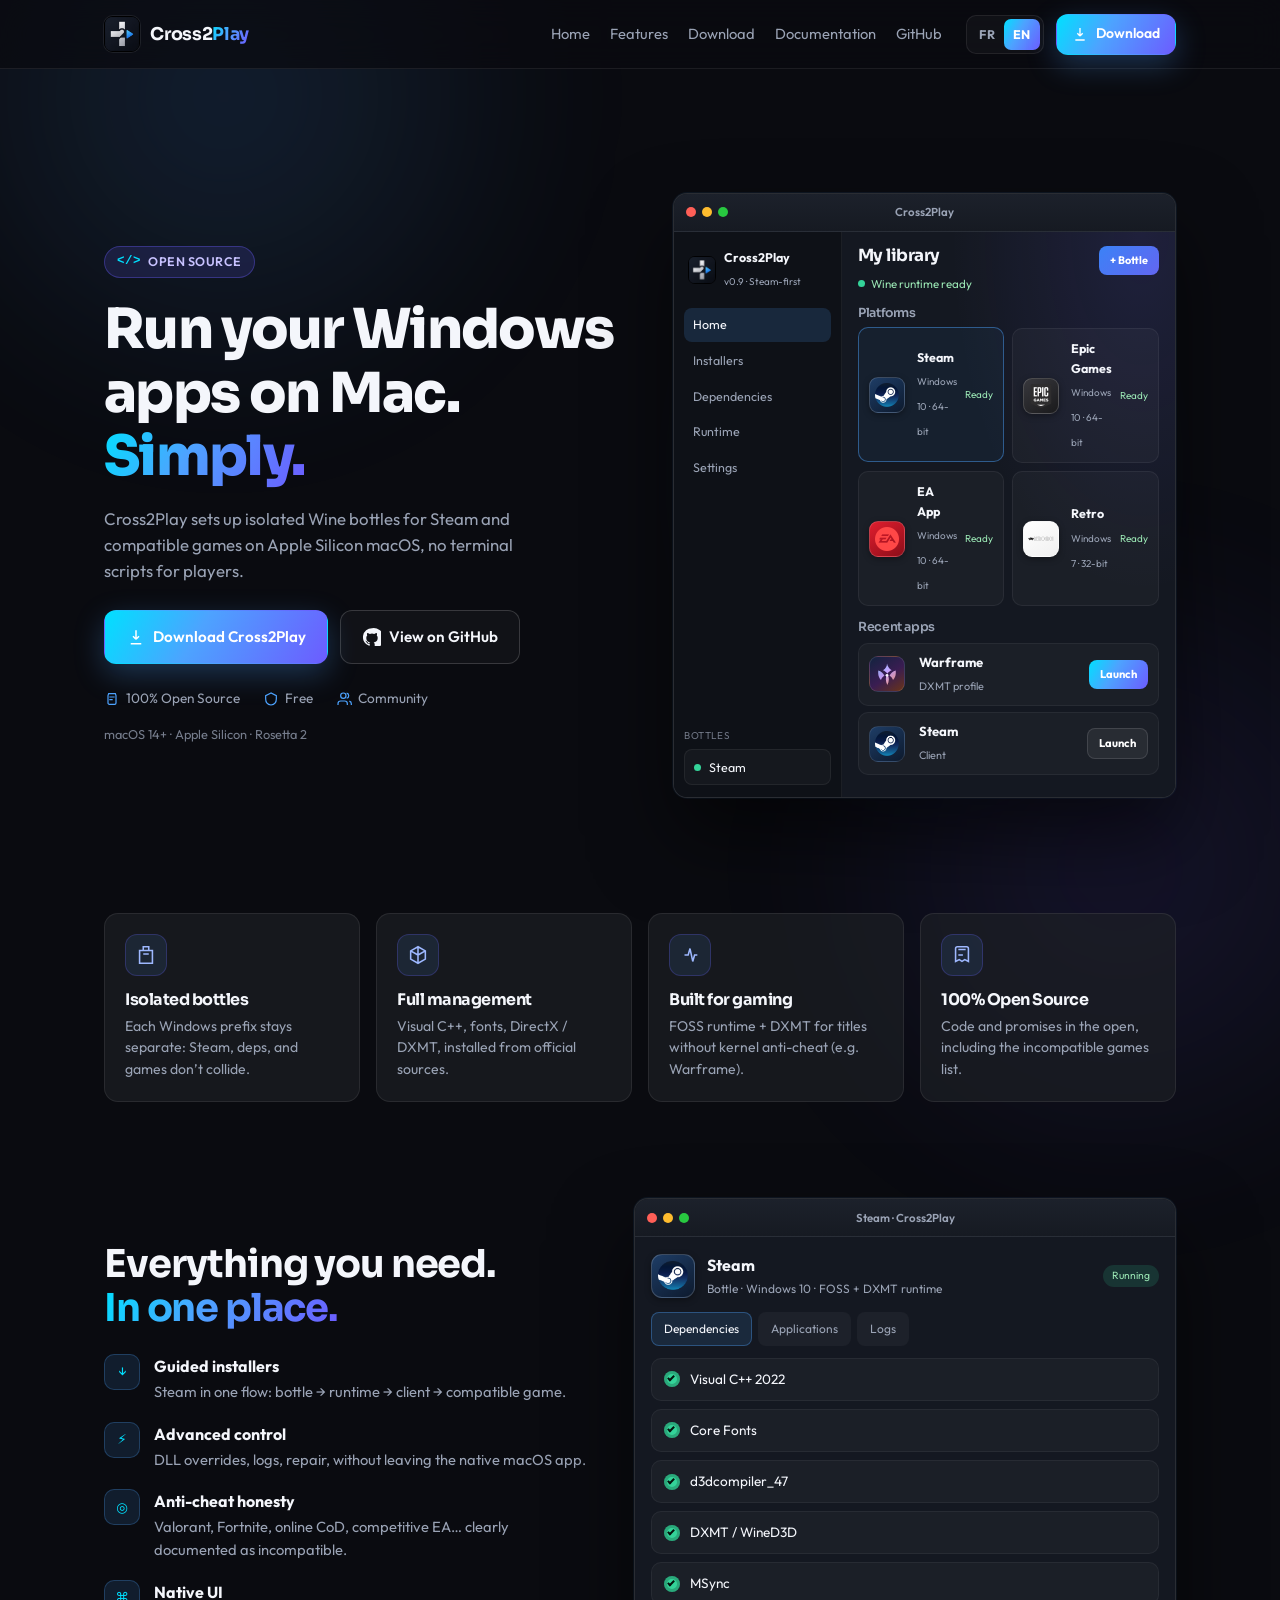
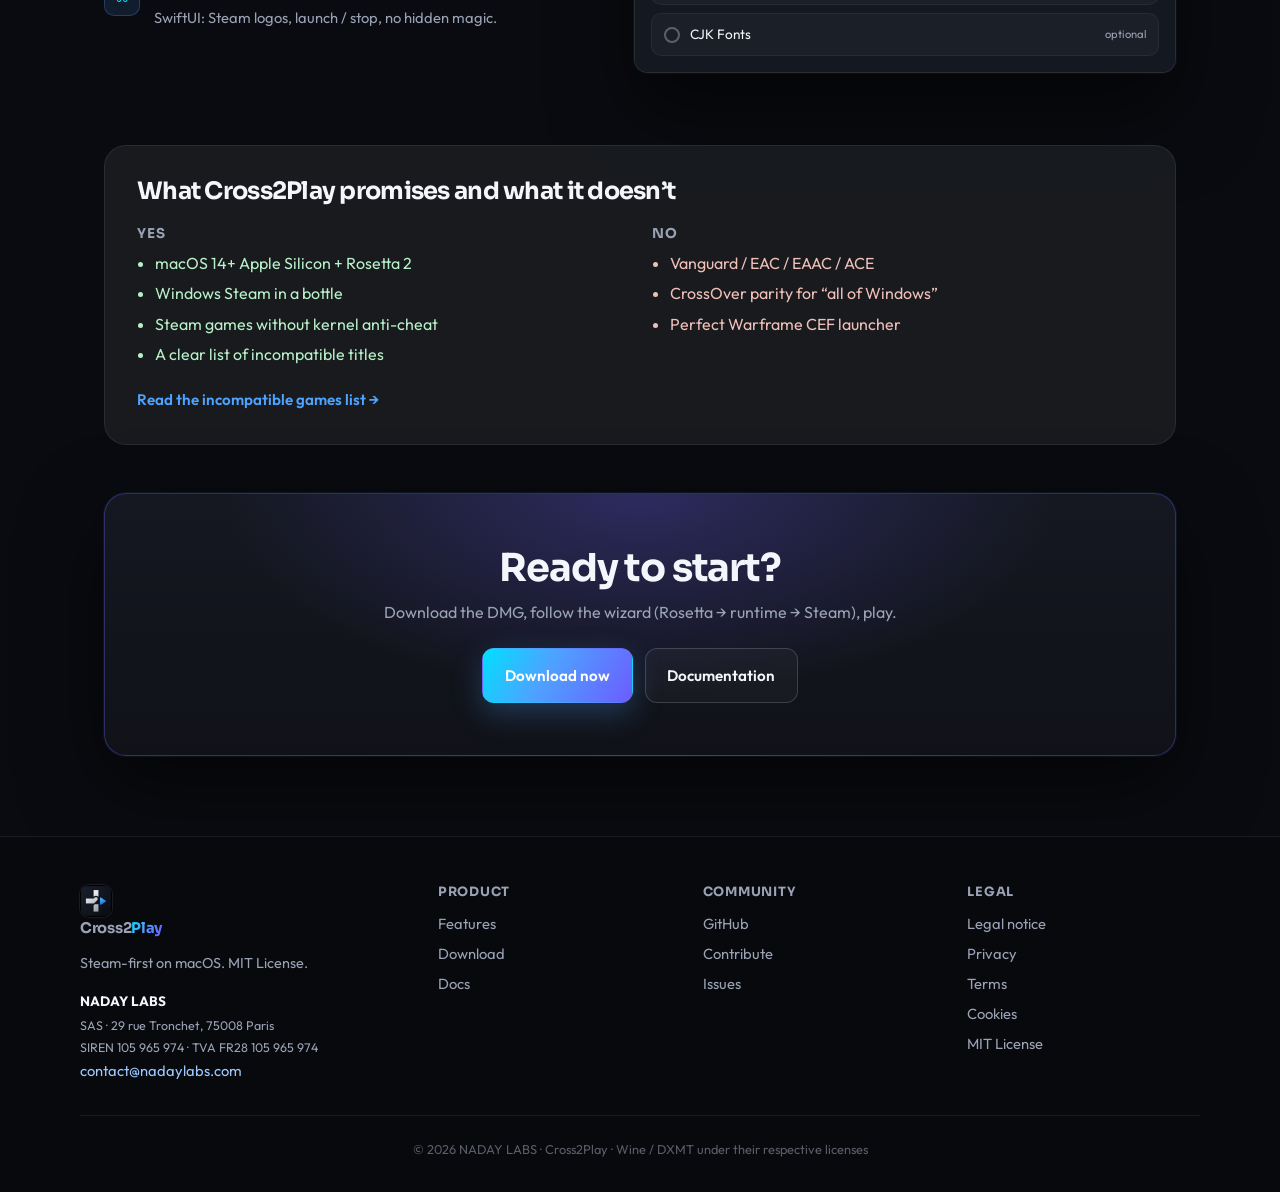
==== commit 72b0447a: "feat(website): Amplify config + legal pages footer Add amplify.yml for static hosting from website/," ====
--- a/website/index.html
+++ b/website/index.html
@@ -42,14 +42,14 @@
           <a href="#features" data-i18n="nav.features">Fonctionnalités</a>
           <a href="#download" data-i18n="nav.download">Téléchargement</a>
           <a
-            href="https://github.com/cross2play/Cross2play/blob/main/README.md"
+            href="https://github.com/NadayLabs/Cross2play/blob/main/README.md"
             rel="noopener"
             target="_blank"
             data-i18n="nav.docs"
             >Documentation</a
           >
           <a
-            href="https://github.com/cross2play/Cross2play"
+            href="https://github.com/NadayLabs/Cross2play"
             rel="noopener"
             target="_blank"
             data-i18n="nav.github"
@@ -111,14 +111,14 @@
         <a href="#features" data-i18n="nav.features">Fonctionnalités</a>
         <a href="#download" data-i18n="nav.download">Téléchargement</a>
         <a
-          href="https://github.com/cross2play/Cross2play/blob/main/README.md"
+          href="https://github.com/NadayLabs/Cross2play/blob/main/README.md"
           rel="noopener"
           target="_blank"
           data-i18n="nav.docs"
           >Documentation</a
         >
         <a
-          href="https://github.com/cross2play/Cross2play"
+          href="https://github.com/NadayLabs/Cross2play"
           rel="noopener"
           target="_blank"
           data-i18n="nav.github"
@@ -172,7 +172,7 @@
             </a>
             <a
               class="btn btn--ghost btn--lg"
-              href="https://github.com/cross2play/Cross2play"
+              href="https://github.com/NadayLabs/Cross2play"
               rel="noopener"
               target="_blank"
             >
@@ -695,7 +695,7 @@
           </div>
           <a
             class="text-link"
-            href="https://github.com/cross2play/Cross2play/blob/main/docs/JEUX-INCOMPATIBLES.md"
+            href="https://github.com/NadayLabs/Cross2play/blob/main/docs/JEUX-INCOMPATIBLES.md"
             rel="noopener"
             target="_blank"
             data-i18n="honesty.link"
@@ -714,7 +714,7 @@
           <div class="cta__actions">
             <a
               class="btn btn--primary btn--lg"
-              href="https://github.com/cross2play/Cross2play/releases"
+              href="https://github.com/NadayLabs/Cross2play/releases"
               rel="noopener"
               target="_blank"
               data-i18n="cta.download"
@@ -722,7 +722,7 @@
             >
             <a
               class="btn btn--ghost btn--lg"
-              href="https://github.com/cross2play/Cross2play/blob/main/README.md"
+              href="https://github.com/NadayLabs/Cross2play/blob/main/README.md"
               rel="noopener"
               target="_blank"
               data-i18n="cta.docs"
@@ -735,7 +735,7 @@
 
     <footer class="footer">
       <div class="footer__grid">
-        <div>
+        <div class="footer__brand">
           <a class="brand brand--footer" href="#top">
             <img
               src="assets/logo.jpg"
@@ -749,13 +749,21 @@
           <p class="footer__tag" data-i18n="footer.tag">
             Steam-first sur macOS. Licence MIT.
           </p>
+          <div class="footer__company">
+            <strong>NADAY LABS</strong>
+            <p data-i18n="footer.company_line">
+              SAS · 29 rue Tronchet, 75008 Paris
+            </p>
+            <p>SIREN 105&nbsp;965&nbsp;974 · TVA FR28&nbsp;105&nbsp;965&nbsp;974</p>
+            <a href="mailto:contact@nadaylabs.com">contact@nadaylabs.com</a>
+          </div>
         </div>
         <div>
           <h4 data-i18n="footer.product">Produit</h4>
           <a href="#features" data-i18n="footer.features">Fonctionnalités</a>
           <a href="#download" data-i18n="footer.download">Téléchargement</a>
           <a
-            href="https://github.com/cross2play/Cross2play/blob/main/README.md"
+            href="https://github.com/NadayLabs/Cross2play/blob/main/README.md"
             rel="noopener"
             target="_blank"
             data-i18n="footer.docs"
@@ -765,20 +773,20 @@
         <div>
           <h4 data-i18n="footer.community">Communauté</h4>
           <a
-            href="https://github.com/cross2play/Cross2play"
+            href="https://github.com/NadayLabs/Cross2play"
             rel="noopener"
             target="_blank"
             >GitHub</a
           >
           <a
-            href="https://github.com/cross2play/Cross2play/blob/main/CONTRIBUTING.md"
+            href="https://github.com/NadayLabs/Cross2play/blob/main/CONTRIBUTING.md"
             rel="noopener"
             target="_blank"
             data-i18n="footer.contribute"
             >Contribuer</a
           >
           <a
-            href="https://github.com/cross2play/Cross2play/issues"
+            href="https://github.com/NadayLabs/Cross2play/issues"
             rel="noopener"
             target="_blank"
             data-i18n="footer.issues"
@@ -787,31 +795,26 @@
         </div>
         <div>
           <h4 data-i18n="footer.legal">Légal</h4>
+          <a href="legal/mentions-legales.html" data-i18n="footer.mentions"
+            >Mentions légales</a
+          >
+          <a href="legal/confidentialite.html" data-i18n="footer.privacy"
+            >Confidentialité</a
+          >
+          <a href="legal/cgu.html" data-i18n="footer.terms">CGU</a>
+          <a href="legal/cookies.html" data-i18n="footer.cookies">Cookies</a>
           <a
-            href="https://github.com/cross2play/Cross2play/blob/main/LICENSE"
+            href="https://github.com/NadayLabs/Cross2play/blob/main/LICENSE"
             rel="noopener"
             target="_blank"
             data-i18n="footer.license"
             >Licence MIT</a
           >
-          <a
-            href="https://github.com/cross2play/Cross2play/blob/main/NOTICE"
-            rel="noopener"
-            target="_blank"
-            data-i18n="footer.notice"
-            >Attributions</a
-          >
-          <a
-            href="https://github.com/cross2play/Cross2play/blob/main/SECURITY.md"
-            rel="noopener"
-            target="_blank"
-            data-i18n="footer.security"
-            >Sécurité</a
-          >
         </div>
       </div>
       <p class="footer__copy" data-i18n="footer.copy">
-        © 2026 Cross2Play · Wine / DXMT sous leurs licences respectives
+        © 2026 NADAY LABS · Cross2Play · Wine / DXMT sous leurs licences
+        respectives
       </p>
     </footer>
 
--- a/website/css/styles.css
+++ b/website/css/styles.css
@@ -1300,8 +1300,35 @@
 .footer__tag {
   color: var(--muted);
   font-size: 0.9rem;
-  margin-top: 0.75rem;
+  margin: 0.75rem 0 1.1rem;
   max-width: 28ch;
+}
+
+.footer__company {
+  font-size: 0.78rem;
+  color: var(--muted);
+  line-height: 1.55;
+}
+
+.footer__company strong {
+  display: block;
+  color: var(--text);
+  font-size: 0.85rem;
+  margin-bottom: 0.25rem;
+}
+
+.footer__company p {
+  margin: 0 0 0.15rem;
+}
+
+.footer__company a {
+  display: inline;
+  color: #9cc9ff;
+  margin: 0;
+}
+
+.footer__company a:hover {
+  color: var(--text);
 }
 
 .footer__copy {
@@ -1311,6 +1338,85 @@
   border-top: 1px solid var(--border);
   color: rgba(154, 163, 181, 0.55);
   font-size: 0.8rem;
+  text-align: center;
+}
+
+/* LEGAL PAGES */
+.legal-page {
+  position: relative;
+  z-index: 1;
+  max-width: 760px;
+  margin: 0 auto;
+  padding: 3rem 1.5rem 4rem;
+}
+
+.legal-page__crumb {
+  display: inline-flex;
+  align-items: center;
+  gap: 0.35rem;
+  color: var(--muted);
+  font-size: 0.85rem;
+  margin-bottom: 1.25rem;
+}
+
+.legal-page__crumb a {
+  color: #9cc9ff;
+}
+
+.legal-page__crumb a:hover {
+  color: var(--text);
+}
+
+.legal-page h1 {
+  font-size: clamp(1.75rem, 3vw, 2.35rem);
+  margin-bottom: 0.5rem;
+}
+
+.legal-page__updated {
+  color: var(--muted);
+  font-size: 0.85rem;
+  margin-bottom: 2rem;
+}
+
+.legal-page h2 {
+  font-size: 1.15rem;
+  margin: 1.75rem 0 0.65rem;
+}
+
+.legal-page p,
+.legal-page li {
+  color: var(--muted);
+  line-height: 1.65;
+  margin-bottom: 0.75rem;
+}
+
+.legal-page ul {
+  padding-left: 1.2rem;
+  margin-bottom: 1rem;
+}
+
+.legal-page a {
+  color: #9cc9ff;
+}
+
+.legal-page a:hover {
+  color: var(--text);
+}
+
+.legal-page .legal-card {
+  background: rgba(30, 33, 38, 0.65);
+  border: 1px solid var(--border);
+  border-radius: var(--radius-lg);
+  padding: 1.15rem 1.25rem;
+  margin: 1.25rem 0;
+}
+
+.legal-page .legal-card p {
+  margin-bottom: 0.35rem;
+}
+
+.legal-page .legal-card p:last-child {
+  margin-bottom: 0;
 }
 
 /* Reveal */
